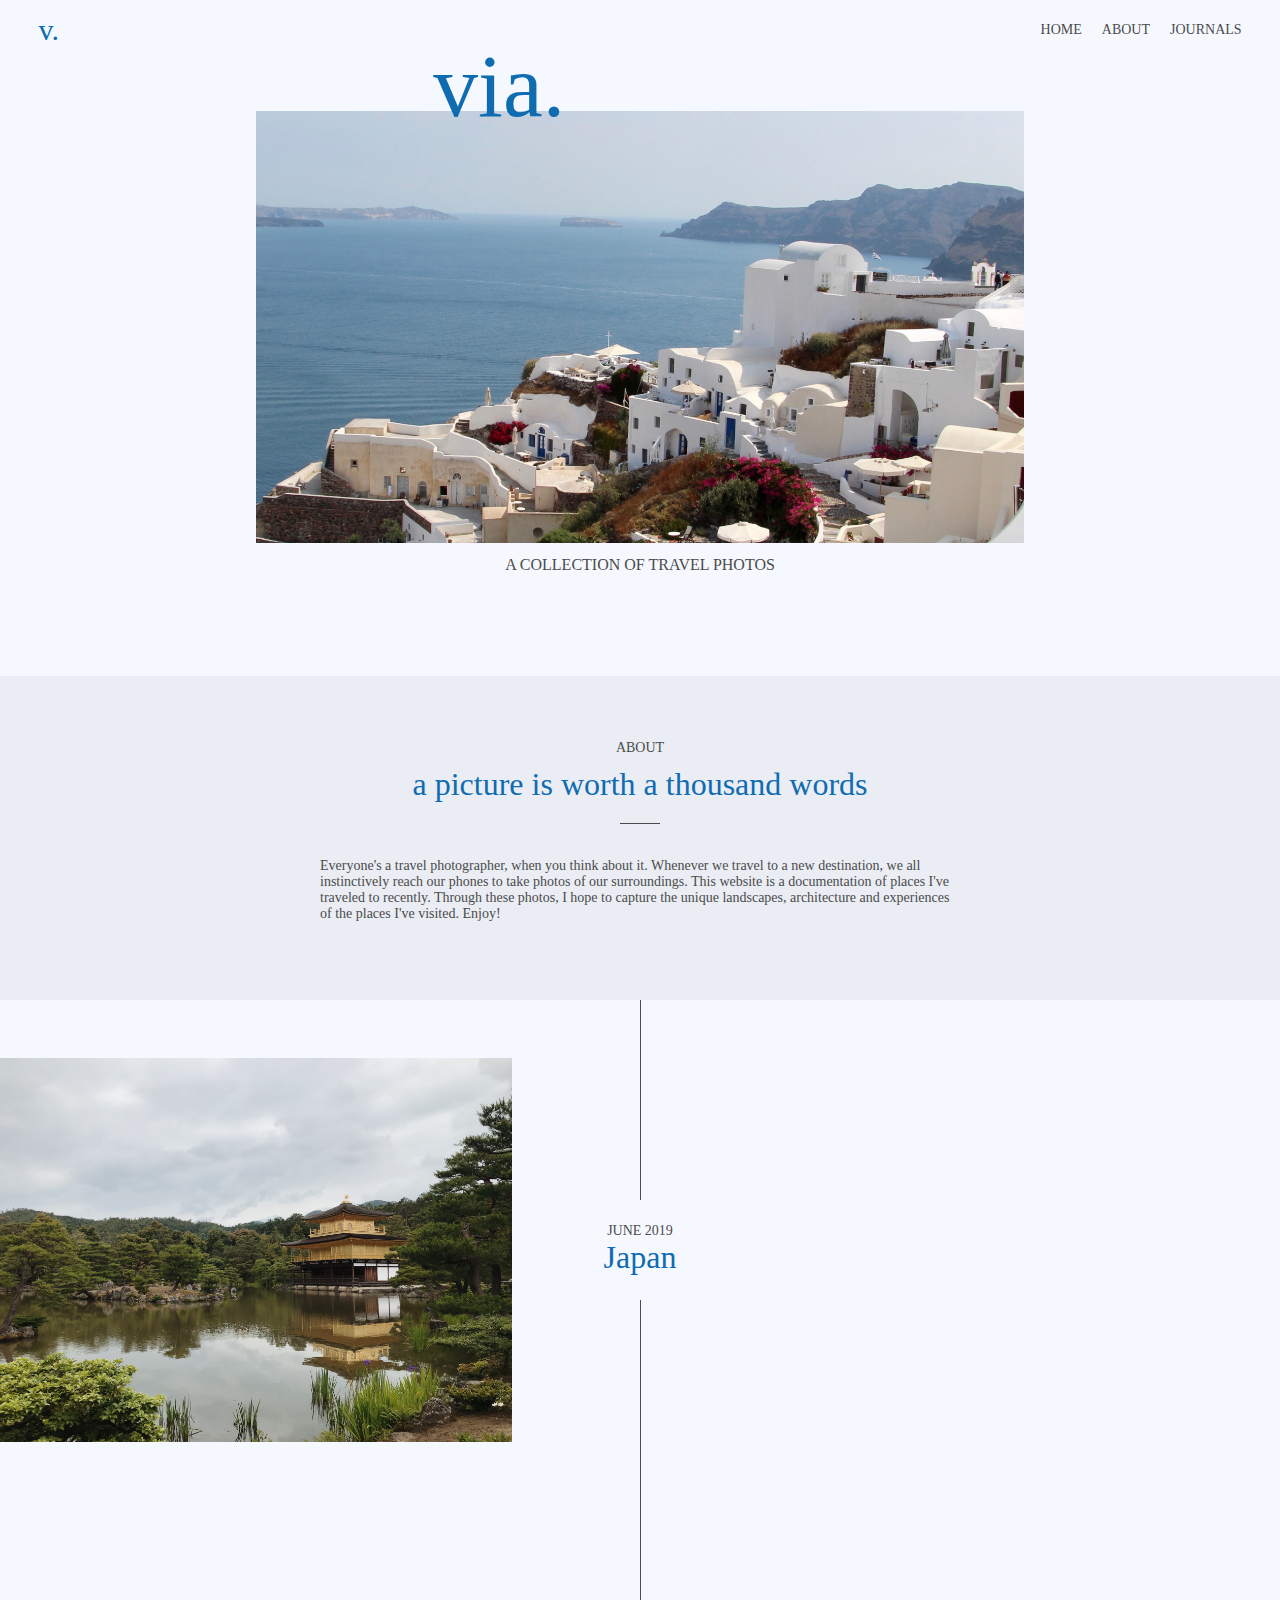
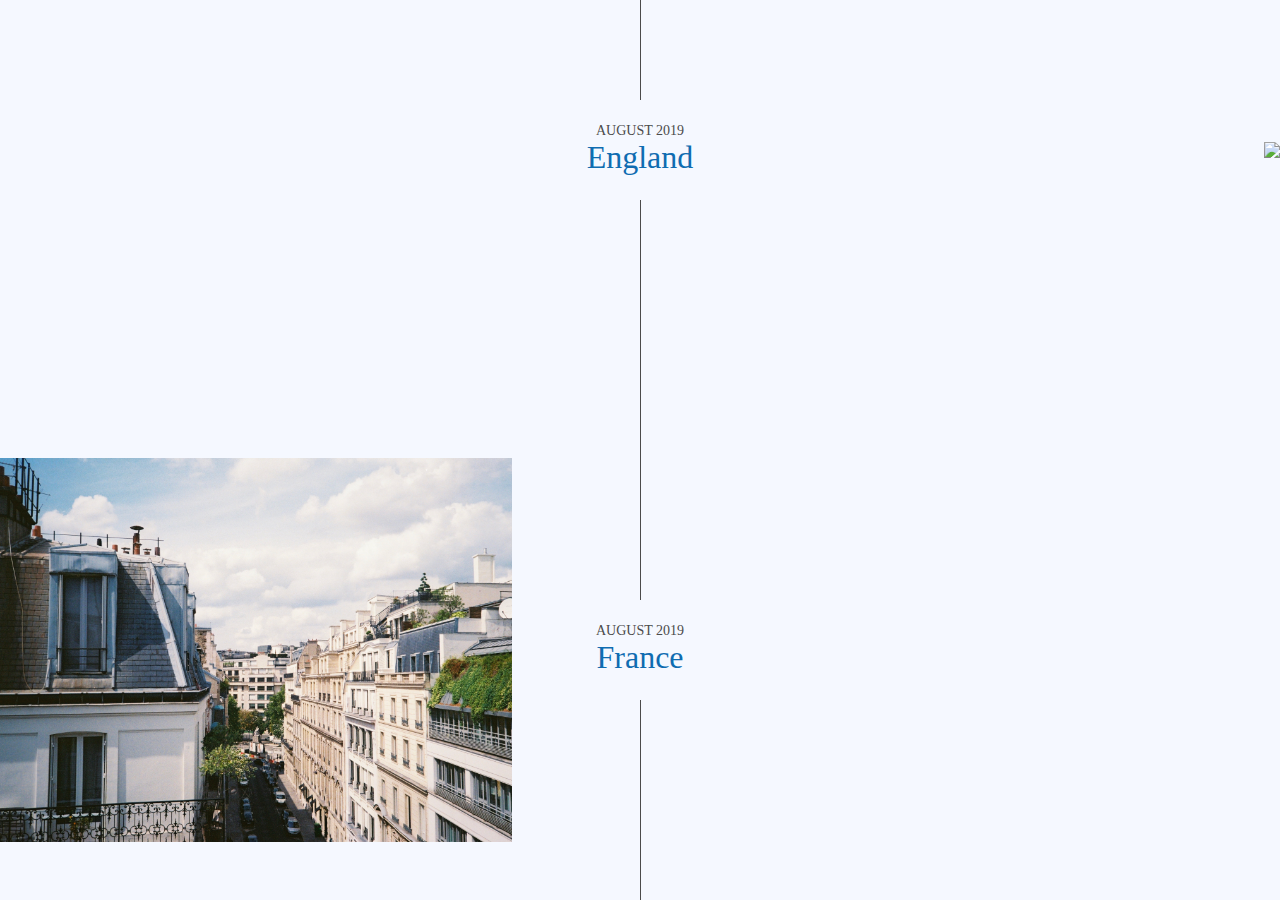
==== index.html @ b462da37 "WDD Final Project" ====
<!DOCTYPE html>
<html>
  <head>
    <link rel="stylesheet" type="text/css" href="assets/css/style.css">
    <link rel="stylesheet" type="text/css" href="slick/slick.css"/>
    <link rel="stylesheet" type="text/css" href="slick/slick-theme.css"/>
    <script src="assets/scripts/jquery-3.4.1.min.js"></script>
    <script type="text/javascript" src="assets/scripts/script.js"></script>
  </head>
  <body>
    <header id="navbar">
      <div id="logo"> v.</div>
      <div id="navigation">
        <a id="home" href="#navbar">HOME</a>
        <a id="about" href="#second">ABOUT</a>
        <a id="journals" href="#third">JOURNALS</a>
    </header>
    <div class="three-sections">
      <div id="first">
        <div id="via">via.</div>
        <div class="carousel">
          <img id="santorini" src="assets/img/carousel/santorini.jpeg">
          <img id="sf" src="assets/img/carousel/sf.jpg">
          <img id="montenegro" src="assets/img/carousel/montenegro.jpg">
        </div>
        <div id="tagline1">A COLLECTION OF TRAVEL PHOTOS</div>
      </div>
      <div id="second">
        <div id="about-title">ABOUT</div>
        <div id="tagline2">a picture is worth a thousand words</div>
        <div id="horizontal-line"></div>
        <p>Everyone's a travel photographer, when you think about it. Whenever we travel to a new destination, we all instinctively reach our phones to take photos of our surroundings. This website is a documentation of places I've traveled to recently. Through these photos, I hope to capture the unique landscapes, architecture and experiences of the places I've visited. Enjoy!</p>
      </div>
      <div id="third">
        <div class="section left">
          <img id="left-image" src="assets/img/japan/japan-cover.jpg">
          <div class="date">JUNE 2019</div>
          <a class="place" href="japan.html">Japan</a>
        </div>
        <div class="section right">
          <img id="right-image" src="assets/img/england/england-cover.jpg">
          <div class="date">AUGUST 2019</div>
          <a class="place" href="england.html">England</a>
        </div>
        <div class="section left">
          <img id="left-image" src="assets/img/france/france-cover.jpg">
          <div class="date">AUGUST 2019</div>
          <a class="place" href="france.html">France</a>
        </div>
        <div id="vertical-line"></div>
      </div>
    </div>

    <script type="text/javascript" src="slick/slick.min.js"></script>

  </body>
</html>
---- assets/css/style.css ----
/* top navigation bar */

#navbar {
  display: flex;
  flex-direction: row;
  justify-content: space-between;
  align-items: center;
  margin-top: 1%;
  height: 5%;
  margin-bottom: 5%;
}

#logo {
  color: #0F6CB1;
  font-family: 'Ogg';
  font-size: 30px;
  margin-left: 3%;
}

#navigation {
  color: #4B4B4B;
  font-family: 'Neue Haas Unica W1G';
  font-size: 14px;
  display: flex;
  flex-direction: row;
  margin-right: 3%;
}

#home:hover, #about:hover, #journals:hover {
  border-bottom: 2px solid #0F6CB1;
}

#home:hover, #about:hover, #journals:hover {
  cursor: pointer;
}

#home, #about, #journals {
  margin-left: 20px;
}

body {
  background-color: #F5F8FF;
  margin: 0;
  padding: 0;
}

/* first view of homepage */
#first {
  display: flex;
  flex-direction: column;
  align-items: center;
  margin-bottom: 8%;
}

#via {
  color: #0F6CB1;
  font-family: 'Ogg';
  font-size: 7vw;
  position: absolute;
  z-index: 1;
  max-width: 800%;
  height: auto;
  margin-left: -22%;
  margin-top: -6%;
}

#tagline1 {
  color: #4B4B4B;
  font-family: 'Neue Haas Unica W1G';
}

#santorini {
  max-width: 60%;
  height: auto;
}

#sf {
  max-width: 60%;
  height: auto;
}

#montenegro {
  max-width: 60%;
  height: auto;
}

.carousel {
  position: relative;
  margin-bottom: 1%;
  max-width: 60%;
  height: auto;
}

/* second view of homepage */

#second {
  background-color: #EAEDF4;
  height: auto;
  padding-top: 5%;
  padding-bottom: 5%;
  margin: 0;
  display: flex;
  flex-direction: column;
  align-items: center;
}

#about-title {
  color: #4B4B4B;
  font-family: 'Neue Haas Unica W1G';
  font-size: 14px;
  margin-bottom: 10px;
}

#tagline2 {
  color: #0F6CB1;
  font-family: 'Ogg';
  font-size: 2.5vw;
  margin-top: 0px;
  margin-bottom: 20px;
}

#horizontal-line {
  background-color: #4B4B4B;
  height: 1px;
  width: 40px;
  margin-bottom: 20px;
}

p {
  color: #4B4B4B;
  font-family: 'Neue Haas Unica W1G';
  font-size: 14px;
  width: 50%;
}

/* third view of homepage */

#third {
  position: relative;
  display: flex;
  flex-direction: column;
  align-items: center;
  justify-content: space-around;
  height: 1500px;
}

.section {
  position: relative;
  display: flex;
  flex-direction: column;
  justify-content: center;
  align-items: center;
  background-color: #F5F8FF;
  height: 100px;
  width: 100%;
}

.date {
  color: #4B4B4B;
  font-family: 'Neue Haas Unica W1G';
  font-size: 14px;
}

.place {
  color: #0F6CB1;
  font-family: 'Ogg';
  font-size: 2.5vw;
}

#vertical-line {
  height: 1500px;
  width: 1px;
  position: absolute;
  background-color: #4B4B4B;
  z-index: -1;
}

#left-image {
  max-width: 40%;
  height: auto;
  position: absolute;
  left: 0px;
}

#right-image {
  max-width: 40%;
  height: auto;
  position: absolute;
  right: 0px;
}

/* scroll feature */

html {
  scroll-behavior: smooth;
}

/* links */

a:visited {
  color: #4B4B4B;
  text-decoration: none;
}

#navigation a {
  color: #4B4B4B;
  text-decoration: none;
}

.section a {
  color: #0F6CB1;
  text-decoration: none;
}
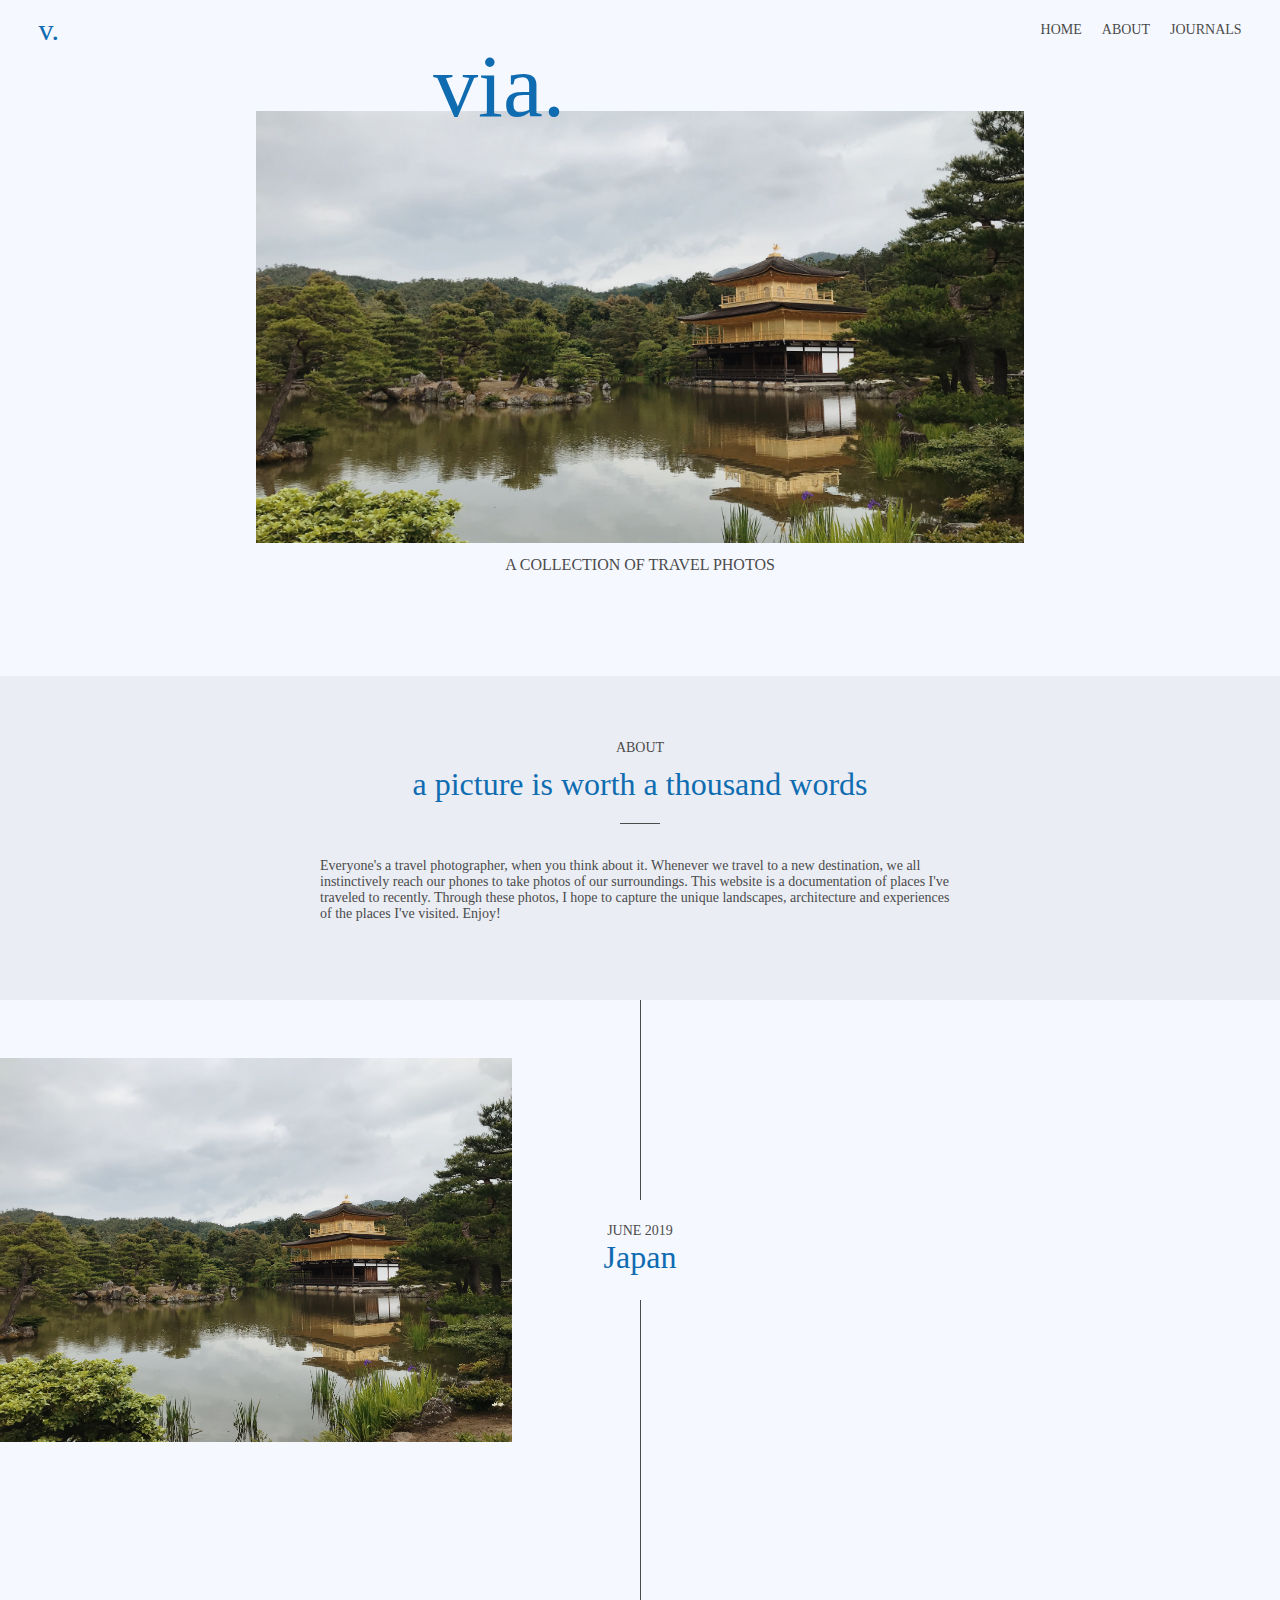
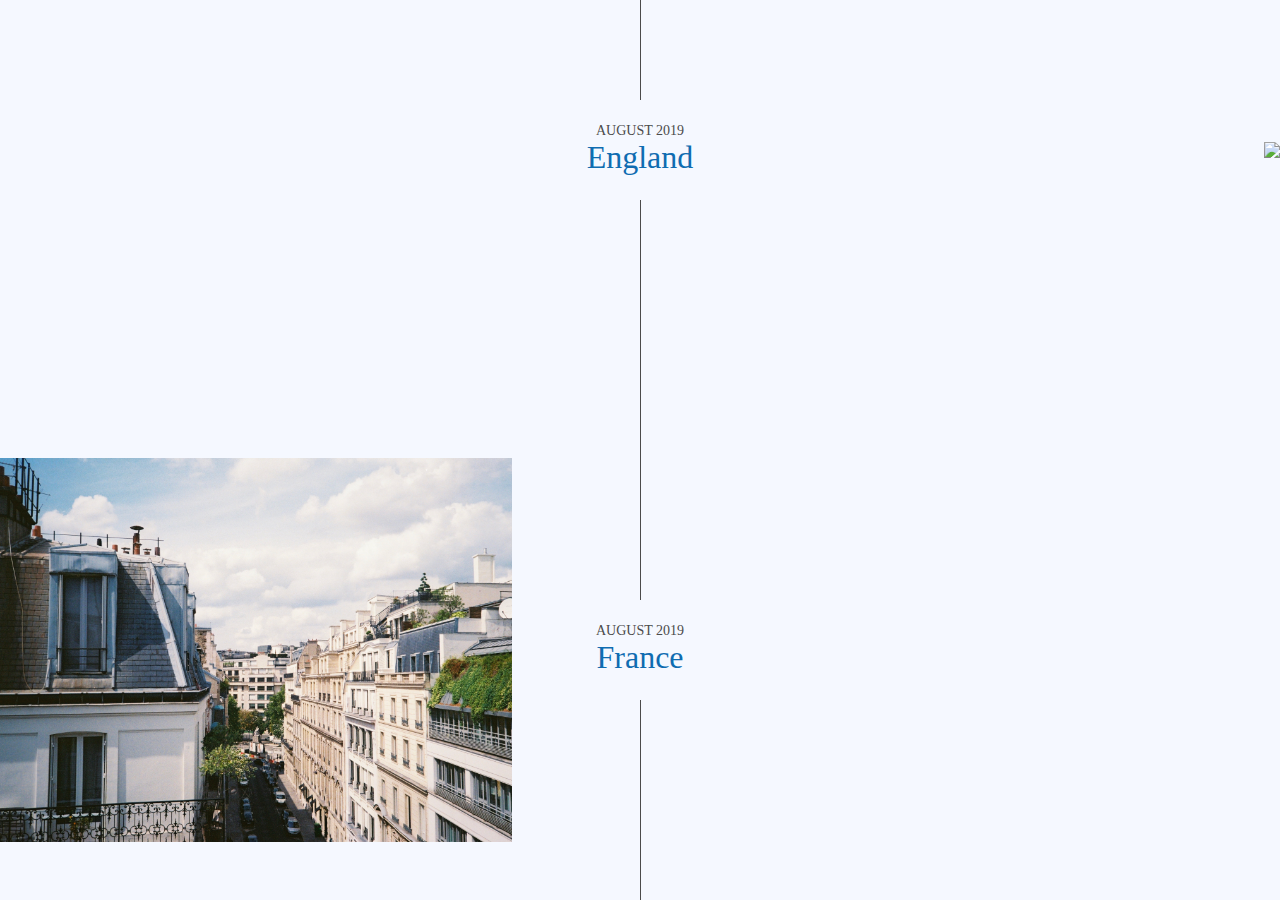
==== commit bc23001a: "Updated WDD Final Project" ====
--- a/index.html
+++ b/index.html
@@ -19,9 +19,9 @@
       <div id="first">
         <div id="via">via.</div>
         <div class="carousel">
-          <img id="santorini" src="assets/img/carousel/santorini.jpeg">
-          <img id="sf" src="assets/img/carousel/sf.jpg">
-          <img id="montenegro" src="assets/img/carousel/montenegro.jpg">
+          <img id="japan" src="assets/img/carousel/japan.jpg">
+          <img id="england" src="assets/img/carousel/england.jpg">
+          <img id="france" src="assets/img/carousel/france.jpg">
         </div>
         <div id="tagline1">A COLLECTION OF TRAVEL PHOTOS</div>
       </div>
--- a/assets/css/style.css
+++ b/assets/css/style.css
@@ -69,17 +69,17 @@
   font-family: 'Neue Haas Unica W1G';
 }
 
-#santorini {
-  max-width: 60%;
-  height: auto;
-}
-
-#sf {
-  max-width: 60%;
-  height: auto;
-}
-
-#montenegro {
+#japan {
+  max-width: 60%;
+  height: auto;
+}
+
+#france {
+  max-width: 60%;
+  height: auto;
+}
+
+#england {
   max-width: 60%;
   height: auto;
 }
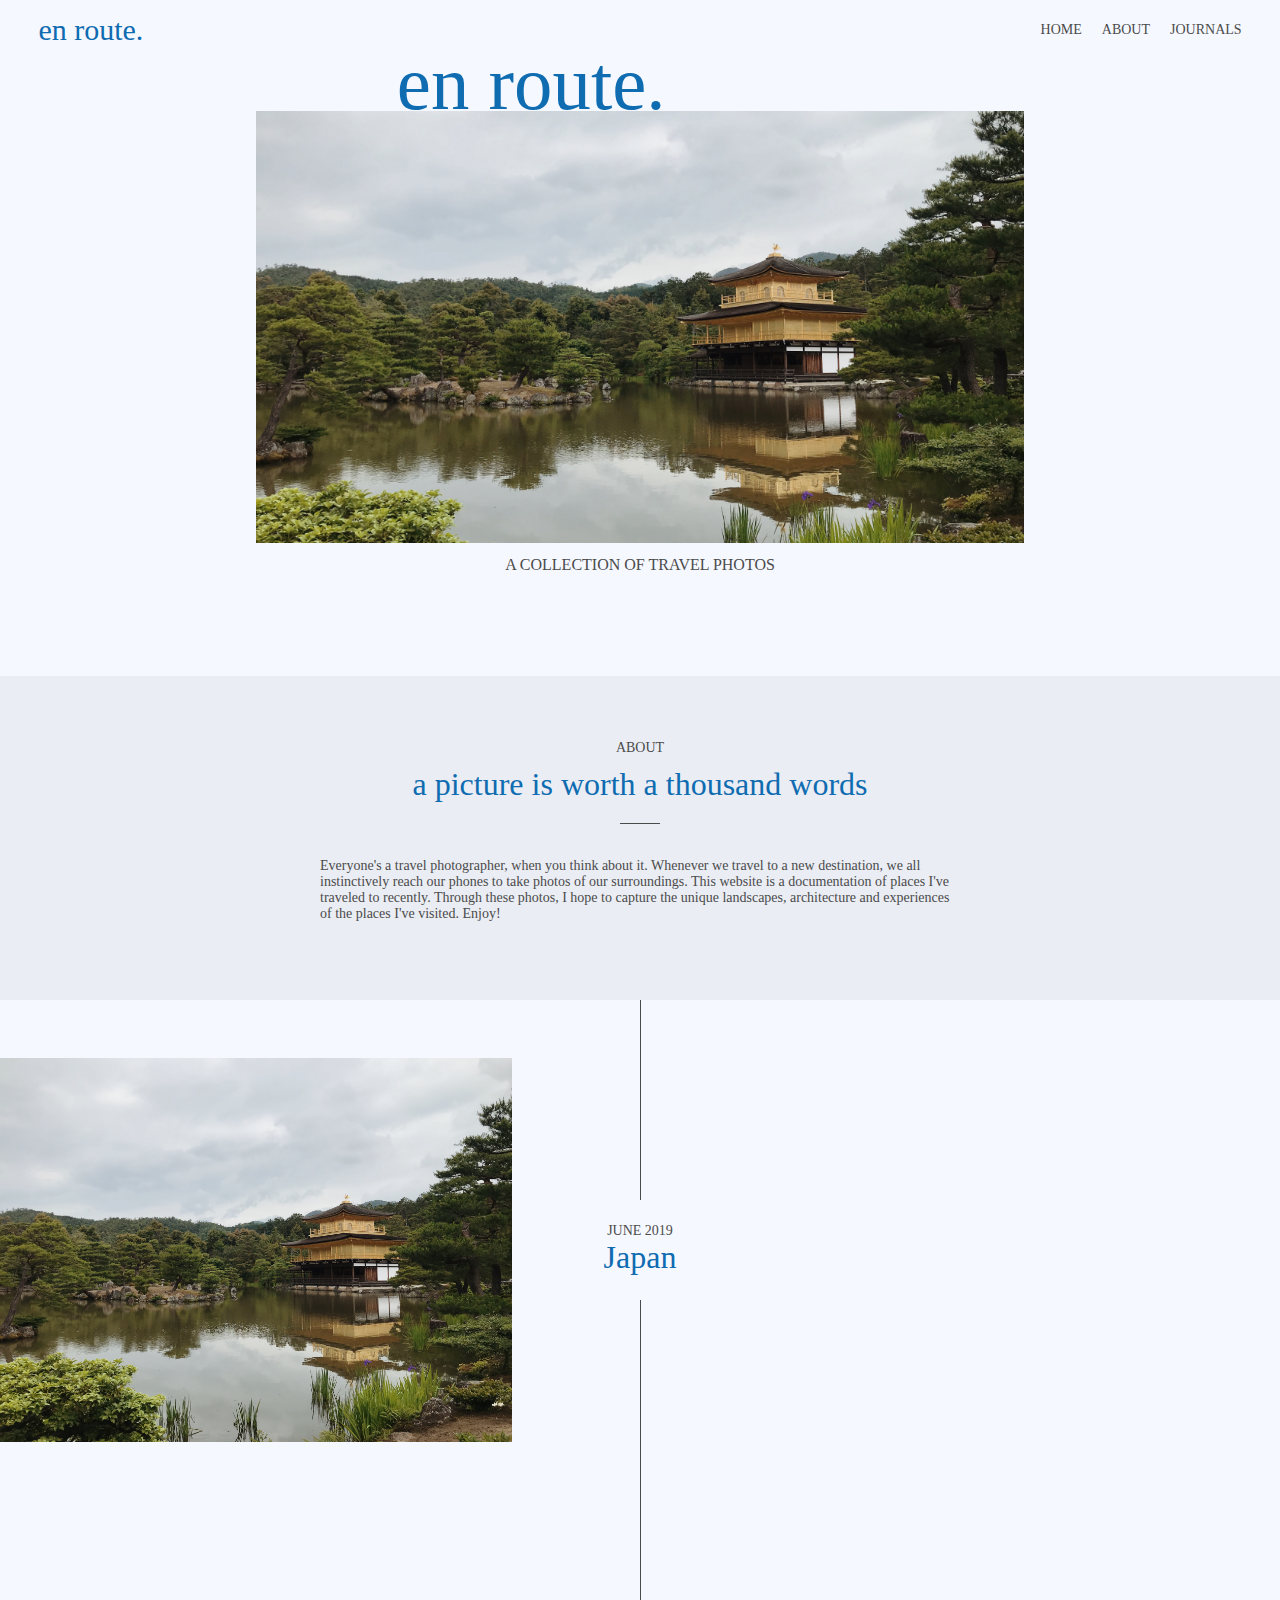
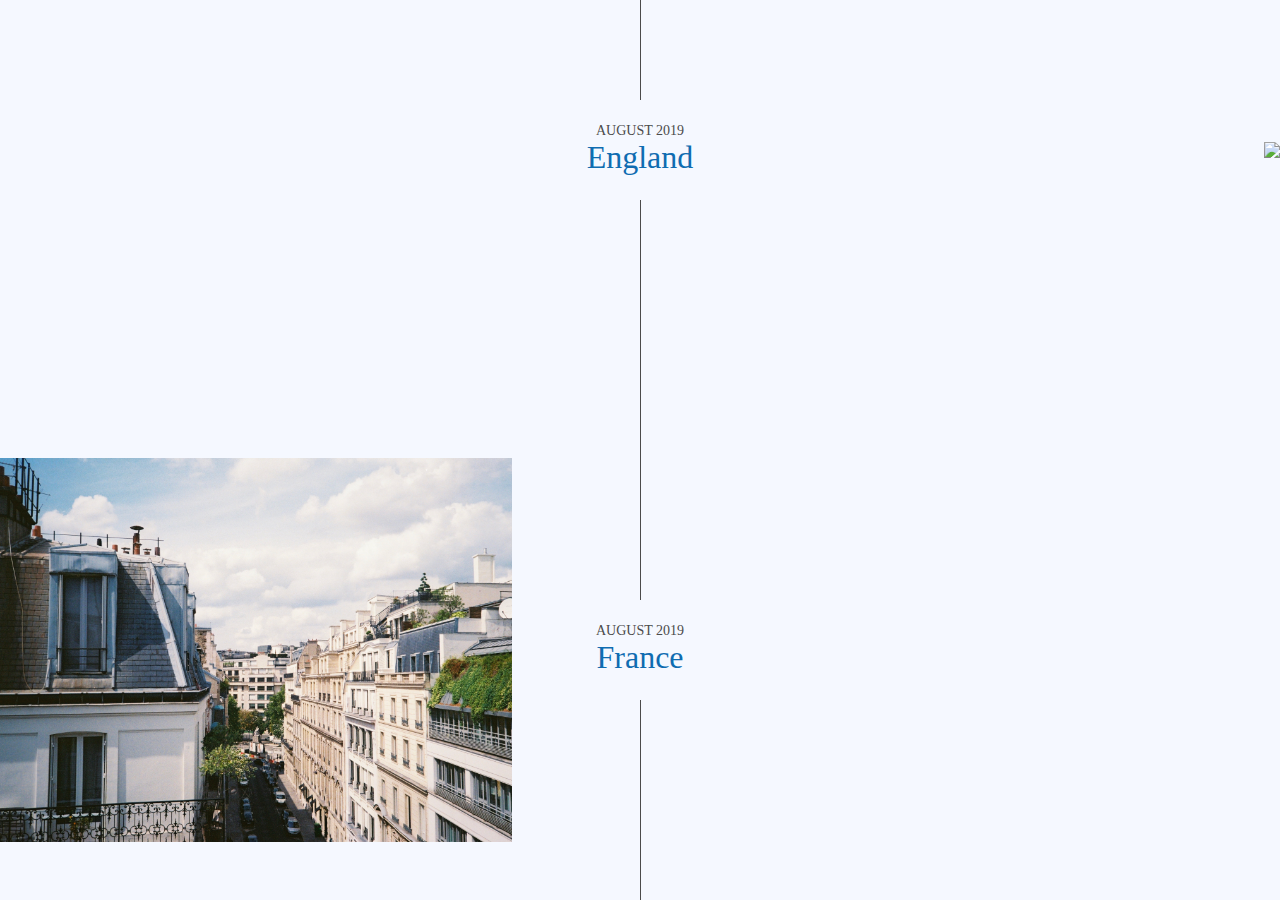
==== commit adac6b4e: "portfolio update" ====
--- a/index.html
+++ b/index.html
@@ -9,7 +9,7 @@
   </head>
   <body>
     <header id="navbar">
-      <div id="logo"> v.</div>
+      <a id="logo" href="#navbar">en route.</a>
       <div id="navigation">
         <a id="home" href="#navbar">HOME</a>
         <a id="about" href="#second">ABOUT</a>
@@ -17,7 +17,7 @@
     </header>
     <div class="three-sections">
       <div id="first">
-        <div id="via">via.</div>
+        <div id="via">en route.</div>
         <div class="carousel">
           <img id="japan" src="assets/img/carousel/japan.jpg">
           <img id="england" src="assets/img/carousel/england.jpg">
--- a/assets/css/style.css
+++ b/assets/css/style.css
@@ -15,6 +15,7 @@
   font-family: 'Ogg';
   font-size: 30px;
   margin-left: 3%;
+  text-decoration: none;
 }
 
 #navigation {
@@ -55,13 +56,13 @@
 #via {
   color: #0F6CB1;
   font-family: 'Ogg';
-  font-size: 7vw;
+  font-size: 6vw;
   position: absolute;
   z-index: 1;
   max-width: 800%;
   height: auto;
-  margin-left: -22%;
-  margin-top: -6%;
+  margin-left: -17%;
+  margin-top: -5.5%;
 }
 
 #tagline1 {
@@ -211,3 +212,8 @@
   color: #0F6CB1;
   text-decoration: none;
 }
+
+a {
+  color: #0F6CB1;
+  text-decoration: none;
+}
